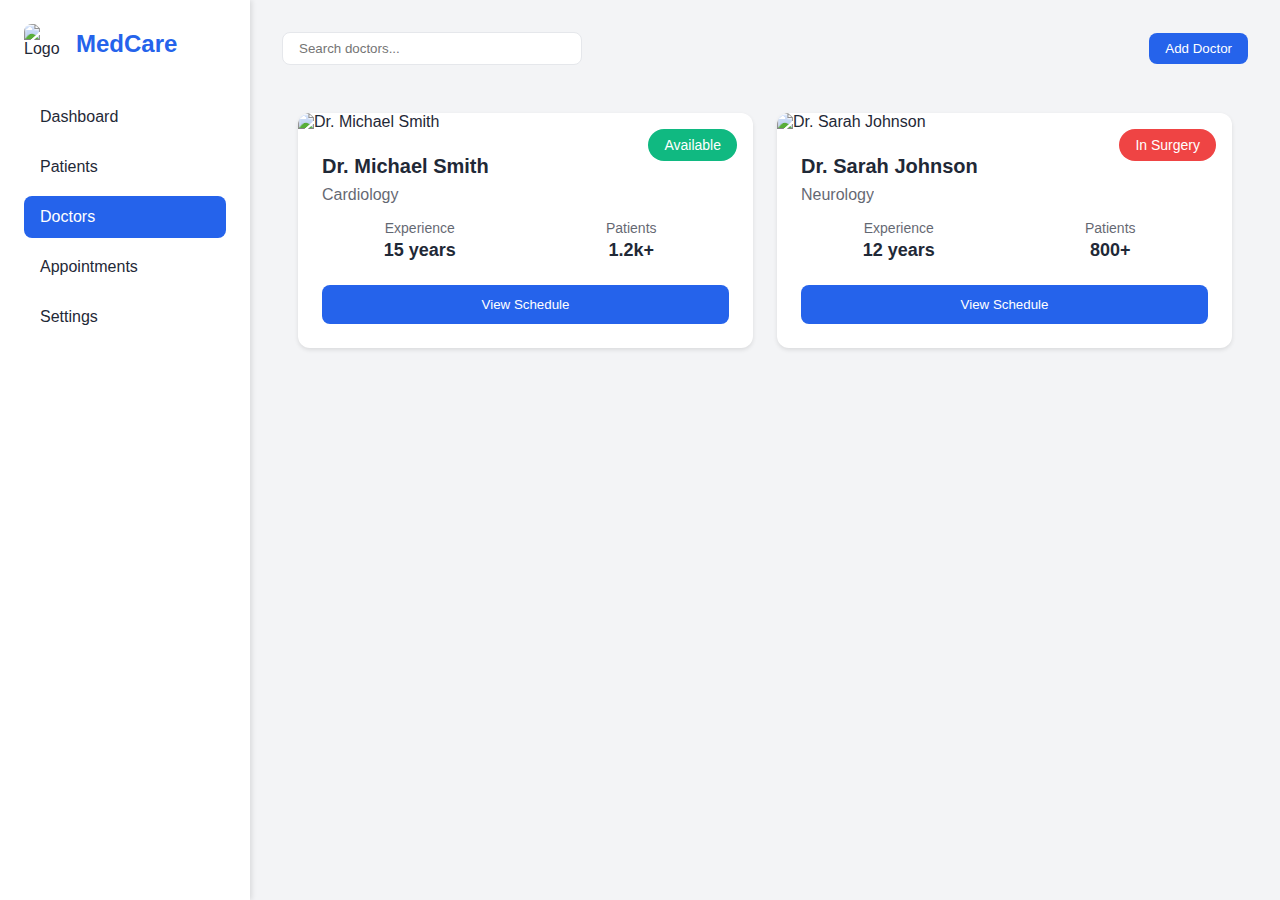
==== doctors.html @ c65918f0 "Add files via upload" ====
<!DOCTYPE html>
<html lang="en">
<head>
    <meta charset="UTF-8">
    <meta name="viewport" content="width=device-width, initial-scale=1.0">
    <title>Doctors - MedCare HMS</title>
    <link rel="stylesheet" href="style.css">
    <link rel="stylesheet" href="doctors.css">
</head>
<body>
    <div class="container">
        <nav class="sidebar">
            <div class="logo">
                <img src="https://images.unsplash.com/photo-1505751172876-fa1923c5c528?w=50&h=50&fit=crop" alt="Logo">
                <h1>MedCare</h1>
            </div>
            <ul class="nav-links">
                <li><a href="home.html">Dashboard</a></li>
                <li><a href="patients.html">Patients</a></li>
                <li class="active"><a href="doctors.html">Doctors</a></li>
                <li><a href="appointments.html">Appointments</a></li>
                <li><a href="settings.html">Settings</a></li>
            </ul>
        </nav>

        <main class="main-content">
            <header class="top-bar">
                <div class="search-bar">
                    <input type="search" placeholder="Search doctors...">
                </div>
                <button class="add-button">Add Doctor</button>
            </header>

            <div class="doctors-grid">
                <div class="doctor-card">
                    <div class="doctor-header">
                        <img src="https://images.unsplash.com/photo-1537368910025-700350fe46c7?w=150&h=150&fit=crop" alt="Dr. Michael Smith">
                        <div class="status available">Available</div>
                    </div>
                    <div class="doctor-info">
                        <h3>Dr. Michael Smith</h3>
                        <p class="specialty">Cardiology</p>
                        <div class="stats">
                            <div class="stat">
                                <span class="label">Experience</span>
                                <span class="value">15 years</span>
                            </div>
                            <div class="stat">
                                <span class="label">Patients</span>
                                <span class="value">1.2k+</span>
                            </div>
                        </div>
                        <button class="schedule-btn">View Schedule</button>
                    </div>
                </div>

                <div class="doctor-card">
                    <div class="doctor-header">
                        <img src="https://images.unsplash.com/photo-1559839734-2b71ea197ec2?w=150&h=150&fit=crop" alt="Dr. Sarah Johnson">
                        <div class="status busy">In Surgery</div>
                    </div>
                    <div class="doctor-info">
                        <h3>Dr. Sarah Johnson</h3>
                        <p class="specialty">Neurology</p>
                        <div class="stats">
                            <div class="stat">
                                <span class="label">Experience</span>
                                <span class="value">12 years</span>
                            </div>
                            <div class="stat">
                                <span class="label">Patients</span>
                                <span class="value">800+</span>
                            </div>
                        </div>
                        <button class="schedule-btn">View Schedule</button>
                    </div>
                </div>
            </div>
        </main>
    </div>
</body>
</html>
---- style.css ----
:root {
    --primary-color: #2563eb;
    --secondary-color: #1e40af;
    --background-color: #f3f4f6;
    --text-color: #1f2937;
    --border-color: #e5e7eb;
    --success-color: #10b981;
    --warning-color: #f59e0b;
    --danger-color: #ef4444;
}

* {
    margin: 0;
    padding: 0;
    box-sizing: border-box;
}

body {
    font-family: -apple-system, BlinkMacSystemFont, 'Segoe UI', Roboto, Oxygen,
        Ubuntu, Cantarell, 'Open Sans', 'Helvetica Neue', sans-serif;
    background-color: var(--background-color);
    color: var(--text-color);
}

.container {
    display: flex;
    min-height: 100vh;
}

.sidebar {
    width: 250px;
    background-color: white;
    padding: 1.5rem;
    box-shadow: 2px 0 5px rgba(0, 0, 0, 0.1);
}

.logo {
    display: flex;
    align-items: center;
    gap: 0.75rem;
    margin-bottom: 2rem;
}

.logo img {
    width: 40px;
    height: 40px;
    border-radius: 8px;
}

.logo h1 {
    font-size: 1.5rem;
    color: var(--primary-color);
}

.nav-links {
    list-style: none;
}

.nav-links li {
    margin-bottom: 0.5rem;
}

.nav-links a {
    display: block;
    padding: 0.75rem 1rem;
    color: var(--text-color);
    text-decoration: none;
    border-radius: 8px;
    transition: all 0.3s ease;
}

.nav-links li.active a,
.nav-links a:hover {
    background-color: var(--primary-color);
    color: white;
}

.main-content {
    flex: 1;
    padding: 2rem;
}

.top-bar {
    display: flex;
    justify-content: space-between;
    align-items: center;
    margin-bottom: 2rem;
}

.search-bar input {
    padding: 0.5rem 1rem;
    border: 1px solid var(--border-color);
    border-radius: 8px;
    width: 300px;
}

.user-profile {
    display: flex;
    align-items: center;
    gap: 1rem;
}

.user-profile img {
    width: 35px;
    height: 35px;
    border-radius: 50%;
}

.add-button {
    background-color: var(--primary-color);
    color: white;
    border: none;
    padding: 0.5rem 1rem;
    border-radius: 8px;
    cursor: pointer;
    transition: background-color 0.3s ease;
}

.add-button:hover {
    background-color: var(--secondary-color);
}
---- doctors.css ----
.doctors-grid {
    display: grid;
    grid-template-columns: repeat(auto-fill, minmax(300px, 1fr));
    gap: 1.5rem;
    padding: 1rem;
}

.doctor-card {
    background: white;
    border-radius: 12px;
    overflow: hidden;
    box-shadow: 0 2px 4px rgba(0, 0, 0, 0.1);
}

.doctor-header {
    position: relative;
}

.doctor-header img {
    width: 100%;
    height: 200px;
    object-fit: cover;
}

.status {
    position: absolute;
    top: 1rem;
    right: 1rem;
    padding: 0.5rem 1rem;
    border-radius: 9999px;
    font-size: 0.875rem;
    font-weight: 500;
}

.status.available {
    background-color: var(--success-color);
    color: white;
}

.status.busy {
    background-color: var(--danger-color);
    color: white;
}

.doctor-info {
    padding: 1.5rem;
}

.doctor-info h3 {
    font-size: 1.25rem;
    color: var(--text-color);
    margin-bottom: 0.5rem;
}

.specialty {
    color: var(--text-color);
    opacity: 0.7;
    margin-bottom: 1rem;
}

.stats {
    display: grid;
    grid-template-columns: 1fr 1fr;
    gap: 1rem;
    margin-bottom: 1.5rem;
}

.stat {
    text-align: center;
}

.stat .label {
    display: block;
    font-size: 0.875rem;
    color: var(--text-color);
    opacity: 0.7;
    margin-bottom: 0.25rem;
}

.stat .value {
    font-size: 1.125rem;
    font-weight: 600;
    color: var(--text-color);
}

.schedule-btn {
    width: 100%;
    padding: 0.75rem;
    background-color: var(--primary-color);
    color: white;
    border: none;
    border-radius: 8px;
    cursor: pointer;
    transition: background-color 0.3s ease;
}

.schedule-btn:hover {
    background-color: var(--secondary-color);
}
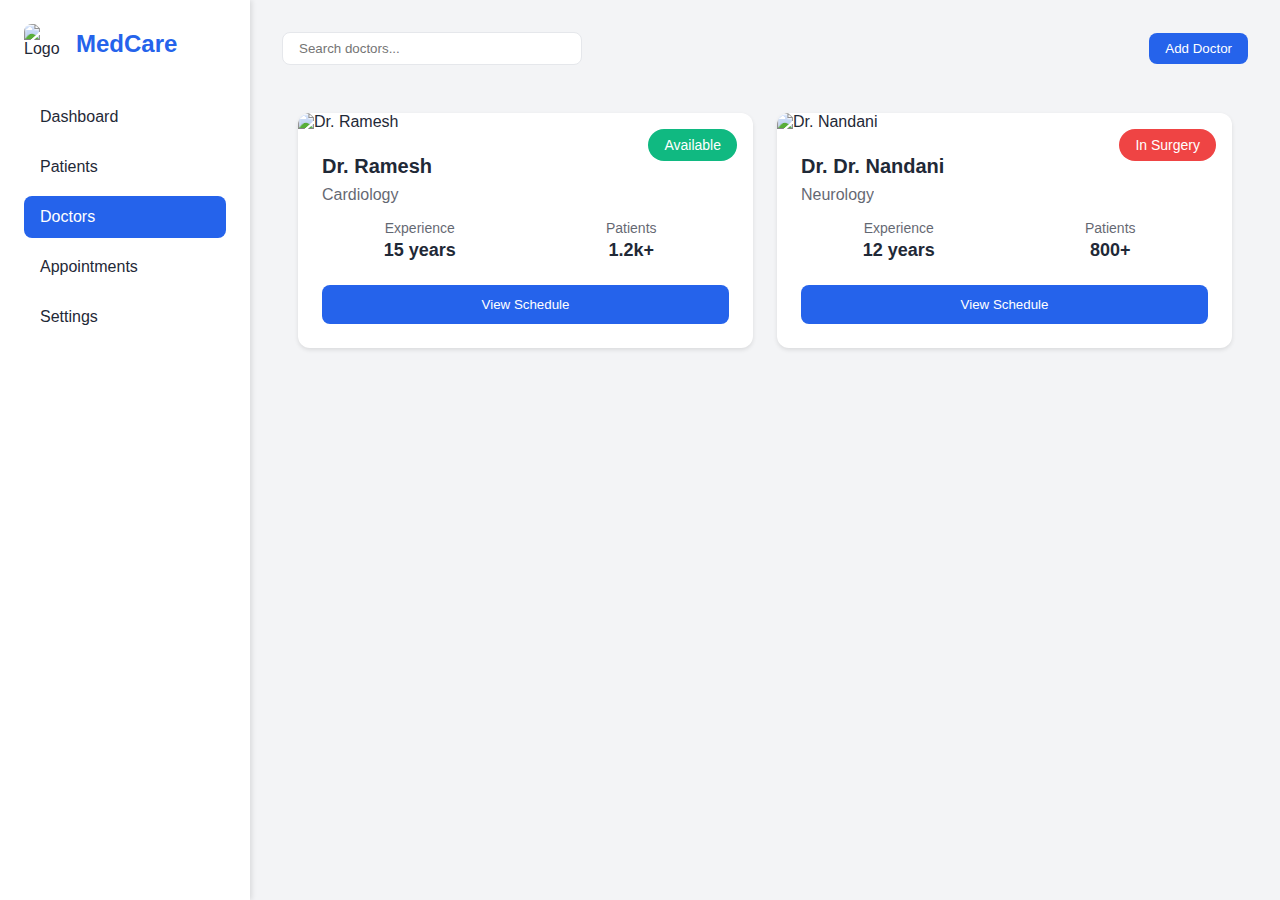
==== commit ef50b129: "Update doctors.html" ====
--- a/doctors.html
+++ b/doctors.html
@@ -34,11 +34,11 @@
             <div class="doctors-grid">
                 <div class="doctor-card">
                     <div class="doctor-header">
-                        <img src="https://images.unsplash.com/photo-1537368910025-700350fe46c7?w=150&h=150&fit=crop" alt="Dr. Michael Smith">
+                        <img src="doctor3.jpeg" alt="Dr. Ramesh">
                         <div class="status available">Available</div>
                     </div>
                     <div class="doctor-info">
-                        <h3>Dr. Michael Smith</h3>
+                        <h3>Dr. Ramesh</h3>
                         <p class="specialty">Cardiology</p>
                         <div class="stats">
                             <div class="stat">
@@ -56,11 +56,11 @@
 
                 <div class="doctor-card">
                     <div class="doctor-header">
-                        <img src="https://images.unsplash.com/photo-1559839734-2b71ea197ec2?w=150&h=150&fit=crop" alt="Dr. Sarah Johnson">
+                        <img src="doctor2.jpeg" alt="Dr. Nandani">
                         <div class="status busy">In Surgery</div>
                     </div>
                     <div class="doctor-info">
-                        <h3>Dr. Sarah Johnson</h3>
+                        <h3>Dr. Dr. Nandani</h3>
                         <p class="specialty">Neurology</p>
                         <div class="stats">
                             <div class="stat">
@@ -79,4 +79,4 @@
         </main>
     </div>
 </body>
-</html>+</html>
